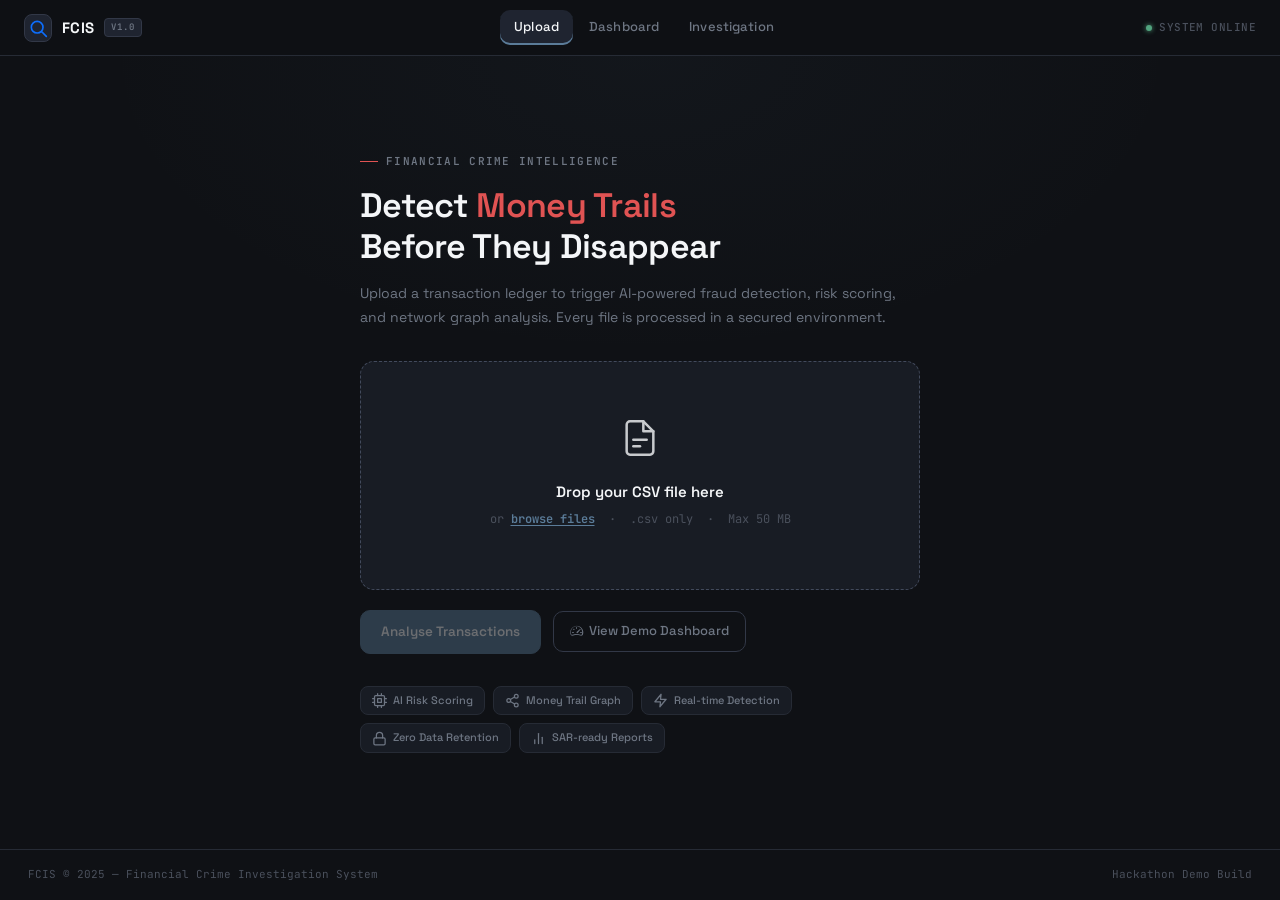
==== index.html @ 89ad53fc "Add files via upload   jjb" ====
<!DOCTYPE html>
<html lang="en">
<head>
  <meta charset="UTF-8" />
  <meta name="viewport" content="width=device-width, initial-scale=1.0" />
  <meta http-equiv="X-Content-Type-Options" content="nosniff" />
  <meta http-equiv="X-Frame-Options" content="DENY" />
  <meta name="referrer" content="strict-origin-when-cross-origin" />
  <title>FCIS — Upload Transaction Data</title>

  <link
    rel="stylesheet"
    href="https://cdn.jsdelivr.net/npm/bootstrap@5.3.3/dist/css/bootstrap.min.css"
    integrity="sha384-QWTKZyjpPEjISv5WaRU9OFeRpok6YctnYmDr5pNlyT2bRjXh0JMhjY6hW+ALEwIH"
    crossorigin="anonymous"
  />
  <link
    rel="stylesheet"
    href="https://cdn.jsdelivr.net/npm/bootstrap-icons@1.11.3/font/bootstrap-icons.min.css"
    crossorigin="anonymous"
  />
  <link rel="stylesheet" href="style.css" />
</head>
<body class="upload-page">

  <!-- ===================== NAVBAR ===================== -->
  <nav class="fcis-navbar">
    <a href="index.html" class="fcis-brand">
      <!-- Brand icon: magnifying glass / search -->
      <div class="fcis-brand-icon">
        <svg width="20" height="20" viewBox="0 0 24 24" fill="none" stroke="currentColor" stroke-width="2" stroke-linecap="round" stroke-linejoin="round" aria-hidden="true">
          <circle cx="11" cy="11" r="7"/>
          <line x1="16.5" y1="16.5" x2="22" y2="22"/>
        </svg>
      </div>
      <span class="fcis-brand-name">FCIS</span>
      <span class="fcis-brand-tag">v1.0</span>
    </a>

    <div class="fcis-nav-links">
      <a href="index.html"         class="fcis-nav-link active">Upload</a>
      <a href="dashboard.html"     class="fcis-nav-link">Dashboard</a>
      <a href="investigation.html" class="fcis-nav-link">Investigation</a>
    </div>

    <span class="status-dot">SYSTEM ONLINE</span>
  </nav>

  <!-- ===================== HERO ===================== -->
  <main class="upload-hero">
    <div class="upload-hero-inner">

      <div class="upload-eyebrow">Financial Crime Intelligence</div>

      <h1 class="upload-title">
        Detect <span>Money Trails</span><br />Before They Disappear
      </h1>

      <p class="upload-subtitle">
        Upload a transaction ledger to trigger AI-powered fraud detection, risk scoring,
        and network graph analysis. Every file is processed in a secured environment.
      </p>

      <!-- Drop Zone -->
      <div id="drop-zone" class="drop-zone" role="button" aria-label="CSV file upload area" tabindex="0">

        <!-- File / document icon -->
        <span class="drop-icon" aria-hidden="true">
          <svg width="40" height="40" viewBox="0 0 24 24" fill="none" stroke="currentColor" stroke-width="1.5" stroke-linecap="round" stroke-linejoin="round">
            <path d="M14 2H6a2 2 0 0 0-2 2v16a2 2 0 0 0 2 2h12a2 2 0 0 0 2-2V8z"/>
            <polyline points="14 2 14 8 20 8"/>
            <line x1="8" y1="13" x2="16" y2="13"/>
            <line x1="8" y1="17" x2="12" y2="17"/>
          </svg>
        </span>

        <p class="drop-title">Drop your CSV file here</p>
        <p class="drop-hint">
          or <span class="drop-browse" id="browse-btn" role="button" tabindex="0">browse files</span>
          &nbsp;·&nbsp; .csv only &nbsp;·&nbsp; Max 50 MB
        </p>

        <input
          type="file"
          id="csv-file-input"
          accept=".csv"
          style="display:none"
          aria-hidden="true"
          tabindex="-1"
        />
      </div>

      <!-- File info row (shown after selection) -->
      <div id="file-selected-info" class="file-selected-info">
        <!-- Paperclip / attachment icon -->
        <svg width="16" height="16" viewBox="0 0 24 24" fill="none" stroke="currentColor" stroke-width="2" stroke-linecap="round" stroke-linejoin="round" aria-hidden="true">
          <path d="M21.44 11.05l-9.19 9.19a6 6 0 0 1-8.49-8.49l9.19-9.19a4 4 0 0 1 5.66 5.66L9.41 17.41a2 2 0 0 1-2.83-2.83l8.49-8.48"/>
        </svg>
        <span id="file-name" class="file-name"></span>
        <span id="file-size" class="file-size"></span>
      </div>

      <!-- Status message -->
      <div id="upload-status" class="upload-status" role="status" aria-live="polite">
        <span id="status-icon" class="status-icon"></span>
        <span id="status-msg"></span>
      </div>

      <!-- Actions -->
      <div class="upload-actions">
        <button
          id="upload-btn"
          class="btn-fcis-primary"
          disabled
          aria-label="Upload and analyse CSV file"
        >
          <span id="upload-spinner" style="display:none" class="spinner" aria-hidden="true"></span>
          <span>Analyse Transactions</span>
        </button>

        <a href="dashboard.html" class="btn-fcis-ghost">
          <i class="bi bi-speedometer2" aria-hidden="true"></i>
          View Demo Dashboard
        </a>
      </div>

      <!-- Feature pills -->
      <div class="feature-pills" aria-label="Capabilities">

        <!-- AI Risk Scoring: cpu / chip icon -->
        <span class="feature-pill">
          <svg width="15" height="15" viewBox="0 0 24 24" fill="none" stroke="currentColor" stroke-width="2" stroke-linecap="round" stroke-linejoin="round" aria-hidden="true">
            <rect x="4" y="4" width="16" height="16" rx="2"/>
            <rect x="9" y="9" width="6" height="6"/>
            <line x1="9"  y1="1"  x2="9"  y2="4"/>
            <line x1="15" y1="1"  x2="15" y2="4"/>
            <line x1="9"  y1="20" x2="9"  y2="23"/>
            <line x1="15" y1="20" x2="15" y2="23"/>
            <line x1="1"  y1="9"  x2="4"  y2="9"/>
            <line x1="1"  y1="15" x2="4"  y2="15"/>
            <line x1="20" y1="9"  x2="23" y2="9"/>
            <line x1="20" y1="15" x2="23" y2="15"/>
          </svg>
          AI Risk Scoring
        </span>

        <!-- Money Trail Graph: share / node network icon -->
        <span class="feature-pill">
          <svg width="15" height="15" viewBox="0 0 24 24" fill="none" stroke="currentColor" stroke-width="2" stroke-linecap="round" stroke-linejoin="round" aria-hidden="true">
            <circle cx="18" cy="5"  r="3"/>
            <circle cx="6"  cy="12" r="3"/>
            <circle cx="18" cy="19" r="3"/>
            <line x1="8.59"  y1="13.51" x2="15.42" y2="17.49"/>
            <line x1="15.41" y1="6.51"  x2="8.59"  y2="10.49"/>
          </svg>
          Money Trail Graph
        </span>

        <!-- Real-time Detection: zap / lightning icon -->
        <span class="feature-pill">
          <svg width="15" height="15" viewBox="0 0 24 24" fill="none" stroke="currentColor" stroke-width="2" stroke-linecap="round" stroke-linejoin="round" aria-hidden="true">
            <polygon points="13 2 3 14 12 14 11 22 21 10 12 10 13 2"/>
          </svg>
          Real-time Detection
        </span>

        <!-- Zero Data Retention: lock icon -->
        <span class="feature-pill">
          <svg width="15" height="15" viewBox="0 0 24 24" fill="none" stroke="currentColor" stroke-width="2" stroke-linecap="round" stroke-linejoin="round" aria-hidden="true">
            <rect x="3" y="11" width="18" height="11" rx="2" ry="2"/>
            <path d="M7 11V7a5 5 0 0 1 10 0v4"/>
          </svg>
          Zero Data Retention
        </span>

        <!-- SAR-ready Reports: bar chart icon -->
        <span class="feature-pill">
          <svg width="15" height="15" viewBox="0 0 24 24" fill="none" stroke="currentColor" stroke-width="2" stroke-linecap="round" stroke-linejoin="round" aria-hidden="true">
            <line x1="18" y1="20" x2="18" y2="10"/>
            <line x1="12" y1="20" x2="12" y2="4"/>
            <line x1="6"  y1="20" x2="6"  y2="14"/>
          </svg>
          SAR-ready Reports
        </span>

      </div>

    </div>
  </main>

  <!-- ===================== FOOTER ===================== -->
  <footer class="fcis-footer">
    <span class="fcis-footer-text">FCIS &copy; 2025 &mdash; Financial Crime Investigation System</span>
    <span class="fcis-footer-text">Hackathon Demo Build</span>
  </footer>

  <script
    src="https://cdn.jsdelivr.net/npm/bootstrap@5.3.3/dist/js/bootstrap.bundle.min.js"
    integrity="sha384-YvpcrYf0tY3lHB60NNkmXc4s9bIOgUxi8T/jzmWBjstz8T8AlGkgqamFxlYEMJF8"
    crossorigin="anonymous"
  ></script>
  <script src="app.js"></script>
</body>
</html>
---- style.css ----
/* ============================================================
   FCIS — Financial Crime Investigation System
   style.css
   Design system: investigative terminal — quiet, dense, evidentiary
   ============================================================ */

/* --- Typeface --- */
@import url('https://fonts.googleapis.com/css2?family=Space+Grotesk:wght@300;400;500;600;700&family=JetBrains+Mono:wght@400;500;600;700&display=swap');

/* ============================================================
   DESIGN TOKENS
   ============================================================ */
:root {
  /* Surfaces */
  --bg-primary:      #0F1115;
  --bg-panel:        #181C24;
  --bg-panel-raised: #1F2430;
  --bg-inset:        #11141A;
  --bg-overlay:      rgba(15, 17, 21, 0.82);

  /* Borders */
  --border-subtle: #262B35;
  --border-default:#323847;
  --border-strong: #424A5C;

  /* Text */
  --text-primary:   #F4F6F8;
  --text-secondary: #6E7683;
  --text-tertiary:  #4A505C;

  /* Risk gradient — the only colour system that carries meaning */
  --critical: #E05353;
  --high:     #D17A4A;
  --medium:   #DF9F4F;
  --low:      #52A47F;

  --critical-wash: rgba(224, 83, 83, 0.12);
  --high-wash:     rgba(209, 122, 74, 0.12);
  --medium-wash:   rgba(223, 159, 79, 0.12);
  --low-wash:      rgba(82, 164, 127, 0.12);

  --critical-border: rgba(224, 83, 83, 0.32);
  --high-border:     rgba(209, 122, 74, 0.32);
  --medium-border:   rgba(223, 159, 79, 0.32);
  --low-border:      rgba(82, 164, 127, 0.32);

  /* Neutral accent — used for navigation/action, never for risk */
  --accent:       #5B7C99;
  --accent-hover: #6E91AC;
  --accent-wash:  rgba(91, 124, 153, 0.14);
  --accent-border:rgba(91, 124, 153, 0.32);

  /* Type */
  --font-display: 'Space Grotesk', -apple-system, BlinkMacSystemFont, sans-serif;
  --font-body:    'Space Grotesk', -apple-system, BlinkMacSystemFont, sans-serif;
  --font-mono:    'JetBrains Mono', 'Courier New', monospace;

  /* Radii — fixed system, no other values permitted */
  --radius-sm: 8px;   /* badges / chips */
  --radius-md: 10px;  /* buttons / inputs / selects */
  --radius-lg: 12px;  /* cards / panels */
  --radius-xl: 14px;  /* drawers / overlays */

  /* Motion */
  --ease: cubic-bezier(0.4, 0, 0.2, 1);
  --motion: 280ms var(--ease);
  --motion-fast: 160ms var(--ease);

  /* Elevation — restrained, no glow */
  --shadow-panel:   0 1px 0 rgba(0,0,0,0.5), 0 12px 32px rgba(0,0,0,0.38);
  --shadow-drawer:  0 4px 0 rgba(0,0,0,0.4), 0 24px 64px rgba(0,0,0,0.55);
  --shadow-inset:   inset 0 1px 0 rgba(255,255,255,0.02);
}

/* --- Reset & base --- */
*, *::before, *::after { box-sizing: border-box; margin: 0; padding: 0; }

html { scroll-behavior: smooth; }

body {
  font-family: var(--font-body);
  background-color: var(--bg-primary);
  color: var(--text-primary);
  font-size: 14px;
  line-height: 1.6;
  min-height: 100vh;
  -webkit-font-smoothing: antialiased;
  font-feature-settings: "tnum" 1;
}

::-webkit-scrollbar { width: 6px; height: 6px; }
::-webkit-scrollbar-track { background: var(--bg-primary); }
::-webkit-scrollbar-thumb { background: var(--border-strong); border-radius: 3px; }
::-webkit-scrollbar-thumb:hover { background: var(--accent); }

:focus-visible {
  outline: 2px solid var(--accent);
  outline-offset: 2px;
}

/* ============================================================
   TYPOGRAPHY
   ============================================================ */
h1, h2, h3, h4, h5, h6 {
  font-family: var(--font-display);
  font-weight: 600;
  line-height: 1.25;
  color: var(--text-primary);
  letter-spacing: -0.01em;
}

.mono { font-family: var(--font-mono); }

.text-critical  { color: var(--critical); }
.text-low       { color: var(--low); }
.text-medium    { color: var(--medium); }
.text-muted-custom    { color: var(--text-tertiary); }
.text-secondary-custom { color: var(--text-secondary); }

/* ============================================================
   NAVBAR
   ============================================================ */
.fcis-navbar {
  background: rgba(15, 17, 21, 0.96);
  border-bottom: 1px solid var(--border-subtle);
  backdrop-filter: blur(10px);
  -webkit-backdrop-filter: blur(10px);
  position: sticky;
  top: 0;
  z-index: 1000;
  padding: 0 24px;
  height: 56px;
  display: flex;
  align-items: center;
  justify-content: space-between;
}

.fcis-brand {
  display: flex;
  align-items: center;
  gap: 10px;
  text-decoration: none;
}

.fcis-brand-icon {
  width: 28px;
  height: 28px;
  background: var(--bg-panel-raised);
  border: 1px solid var(--border-default);
  border-radius: var(--radius-sm);
  display: flex;
  align-items: center;
  justify-content: center;
  font-size: 13px;
}

.fcis-brand-name {
  font-family: var(--font-display);
  font-weight: 700;
  font-size: 15px;
  color: var(--text-primary);
  letter-spacing: 0.02em;
}

.fcis-brand-tag {
  font-family: var(--font-mono);
  font-size: 9px;
  font-weight: 600;
  color: var(--text-secondary);
  letter-spacing: 0.1em;
  text-transform: uppercase;
  background: var(--bg-panel-raised);
  border: 1px solid var(--border-default);
  padding: 1px 6px;
  border-radius: 4px;
}

.fcis-nav-links {
  display: flex;
  align-items: center;
  gap: 2px;
}

.fcis-nav-link {
  font-size: 13px;
  font-weight: 500;
  color: var(--text-secondary);
  text-decoration: none;
  padding: 7px 14px;
  border-radius: var(--radius-md);
  transition: background var(--motion-fast), color var(--motion-fast);
  letter-spacing: 0.01em;
}

.fcis-nav-link:hover {
  background: var(--bg-panel-raised);
  color: var(--text-primary);
}

.fcis-nav-link.active {
  background: var(--bg-panel-raised);
  color: var(--text-primary);
  box-shadow: inset 0 -2px 0 var(--accent);
}

.status-dot {
  display: inline-flex;
  align-items: center;
  gap: 7px;
  font-family: var(--font-mono);
  font-size: 11px;
  font-weight: 500;
  letter-spacing: 0.04em;
  color: var(--text-tertiary);
}

.status-dot::before {
  content: '';
  width: 6px;
  height: 6px;
  border-radius: 50%;
  background: var(--low);
  box-shadow: 0 0 5px var(--low);
  animation: pulse-status 2.5s infinite;
}

@keyframes pulse-status {
  0%, 100% { opacity: 1; }
  50% { opacity: 0.35; }
}

/* ============================================================
   CARDS / PANELS
   ============================================================ */
.fcis-card {
  background: var(--bg-panel);
  border: 1px solid var(--border-subtle);
  border-radius: var(--radius-lg);
  padding: 22px;
  box-shadow: var(--shadow-panel);
  transition: border-color var(--motion);
}

.fcis-card:hover { border-color: var(--border-default); }

.fcis-card-sm { padding: 16px; }
.fcis-card-lg { padding: 30px; }

/* Stat cards */
.stat-card {
  background: var(--bg-panel);
  border: 1px solid var(--border-subtle);
  border-radius: var(--radius-lg);
  padding: 20px 22px;
  box-shadow: var(--shadow-panel);
  transition: border-color var(--motion), transform var(--motion);
  position: relative;
}

.stat-card::before {
  content: '';
  position: absolute;
  top: 14px; left: 0;
  width: 2px;
  height: calc(100% - 28px);
  border-radius: 0 2px 2px 0;
}

.stat-card.stat-info::before    { background: var(--accent); }
.stat-card.stat-safe::before    { background: var(--low); }
.stat-card.stat-warning::before { background: var(--high); }
.stat-card.stat-danger::before  { background: var(--critical); }

.stat-card:hover { border-color: var(--border-default); transform: translateY(-1px); }

.stat-icon {
  width: 36px;
  height: 36px;
  border-radius: var(--radius-md);
  display: flex;
  align-items: center;
  justify-content: center;
  font-size: 16px;
  margin-bottom: 18px;
}

.stat-icon.icon-info    { background: var(--accent-wash);   color: var(--accent); }
.stat-icon.icon-safe    { background: var(--low-wash);      color: var(--low); }
.stat-icon.icon-warning { background: var(--high-wash);     color: var(--high); }
.stat-icon.icon-danger  { background: var(--critical-wash); color: var(--critical); }

.stat-value {
  font-family: var(--font-mono);
  font-size: 28px;
  font-weight: 600;
  line-height: 1;
  margin-bottom: 6px;
  letter-spacing: -0.01em;
}

.stat-label {
  font-size: 11px;
  font-weight: 500;
  color: var(--text-secondary);
  text-transform: uppercase;
  letter-spacing: 0.07em;
}

/* ============================================================
   BADGES
   ============================================================ */
.fcis-badge {
  font-family: var(--font-mono);
  font-size: 10.5px;
  font-weight: 600;
  padding: 3px 9px;
  border-radius: var(--radius-sm);
  letter-spacing: 0.04em;
  display: inline-flex;
  align-items: center;
  gap: 4px;
  white-space: nowrap;
}

.badge-critical { background: var(--critical-wash); color: var(--critical); border: 1px solid var(--critical-border); }
.badge-high     { background: var(--high-wash);     color: var(--high);     border: 1px solid var(--high-border); }
.badge-medium   { background: var(--medium-wash);   color: var(--medium);   border: 1px solid var(--medium-border); }
.badge-low      { background: var(--low-wash);      color: var(--low);      border: 1px solid var(--low-border); }

/* ============================================================
   TABLES
   ============================================================ */
.fcis-table-wrapper {
  overflow-x: auto;
  border-radius: var(--radius-lg);
  border: 1px solid var(--border-subtle);
}

.fcis-table {
  width: 100%;
  border-collapse: collapse;
  font-size: 13px;
}

.fcis-table thead tr { background: var(--bg-inset); }

.fcis-table thead th {
  padding: 11px 16px;
  text-align: left;
  font-size: 10.5px;
  font-weight: 600;
  text-transform: uppercase;
  letter-spacing: 0.07em;
  color: var(--text-secondary);
  border-bottom: 1px solid var(--border-subtle);
  white-space: nowrap;
  user-select: none;
}

.fcis-table thead th.sortable { cursor: pointer; transition: color var(--motion-fast); }
.fcis-table thead th.sortable:hover { color: var(--text-primary); }
.fcis-table thead th.sort-active    { color: var(--accent); }

.sort-icon { margin-left: 4px; opacity: 0.5; font-size: 10px; }
.sort-icon.active { opacity: 1; color: var(--accent); }

.fcis-table tbody tr {
  border-bottom: 1px solid var(--border-subtle);
  transition: background var(--motion-fast);
}

.fcis-table tbody tr:last-child { border-bottom: none; }

.fcis-table tbody tr:hover {
  background: var(--bg-panel-raised);
  cursor: pointer;
}

.fcis-table tbody td {
  padding: 12px 16px;
  color: var(--text-primary);
  font-size: 13px;
}

.fcis-table tbody td.mono-cell {
  font-family: var(--font-mono);
  font-size: 12px;
}

/* Risk bar inside table */
.risk-bar-wrap {
  display: flex;
  align-items: center;
  gap: 10px;
  min-width: 150px;
}

.risk-bar-track {
  flex: 1;
  height: 3px;
  background: var(--bg-inset);
  border-radius: 2px;
  overflow: hidden;
}

.risk-bar-fill {
  height: 100%;
  border-radius: 2px;
  transition: width var(--motion);
}

.risk-bar-fill.fill-critical { background: var(--critical); }
.risk-bar-fill.fill-high     { background: var(--high); }
.risk-bar-fill.fill-medium   { background: var(--medium); }
.risk-bar-fill.fill-low      { background: var(--low); }

.risk-score-num {
  font-family: var(--font-mono);
  font-size: 13px;
  font-weight: 600;
  min-width: 26px;
  text-align: right;
}

/* ============================================================
   SEARCH
   ============================================================ */
.fcis-search { position: relative; max-width: 320px; }

.fcis-search-icon {
  position: absolute;
  left: 12px;
  top: 50%;
  transform: translateY(-50%);
  color: var(--text-tertiary);
  font-size: 13px;
  pointer-events: none;
}

.fcis-search input {
  width: 100%;
  background: var(--bg-inset);
  border: 1px solid var(--border-subtle);
  border-radius: var(--radius-md);
  color: var(--text-primary);
  font-family: var(--font-body);
  font-size: 13px;
  padding: 9px 12px 9px 36px;
  outline: none;
  transition: border-color var(--motion-fast), box-shadow var(--motion-fast);
}

.fcis-search input::placeholder { color: var(--text-tertiary); }

.fcis-search input:focus {
  border-color: var(--accent);
  box-shadow: 0 0 0 3px var(--accent-wash);
}

/* ============================================================
   BUTTONS
   ============================================================ */
.btn-fcis-primary {
  background: var(--accent);
  color: var(--text-primary);
  font-family: var(--font-body);
  font-size: 13.5px;
  font-weight: 600;
  padding: 10px 20px;
  border: 1px solid var(--accent);
  border-radius: var(--radius-md);
  cursor: pointer;
  transition: background var(--motion-fast), border-color var(--motion-fast), transform var(--motion-fast);
  display: inline-flex;
  align-items: center;
  gap: 8px;
}

.btn-fcis-primary:hover:not(:disabled) {
  background: var(--accent-hover);
  border-color: var(--accent-hover);
  transform: translateY(-1px);
}

.btn-fcis-primary:disabled { opacity: 0.4; cursor: not-allowed; transform: none; }

.btn-fcis-danger {
  background: transparent;
  color: var(--critical);
  font-family: var(--font-body);
  font-size: 13.5px;
  font-weight: 600;
  padding: 10px 20px;
  border: 1px solid var(--critical-border);
  border-radius: var(--radius-md);
  cursor: pointer;
  transition: background var(--motion-fast), transform var(--motion-fast);
  display: inline-flex;
  align-items: center;
  gap: 8px;
}

.btn-fcis-danger:hover:not(:disabled) { background: var(--critical-wash); }

.btn-fcis-ghost {
  background: transparent;
  color: var(--text-secondary);
  font-family: var(--font-body);
  font-size: 13px;
  font-weight: 500;
  padding: 9px 16px;
  border: 1px solid var(--border-default);
  border-radius: var(--radius-md);
  cursor: pointer;
  transition: background var(--motion-fast), color var(--motion-fast), border-color var(--motion-fast);
  display: inline-flex;
  align-items: center;
  gap: 6px;
  text-decoration: none;
}

.btn-fcis-ghost:hover {
  background: var(--bg-panel-raised);
  color: var(--text-primary);
  border-color: var(--border-strong);
}

/* ============================================================
   UPLOAD PAGE (index.html)
   ============================================================ */
.upload-page { min-height: 100vh; display: flex; flex-direction: column; }

.upload-hero {
  flex: 1;
  display: flex;
  align-items: center;
  justify-content: center;
  padding: 60px 24px;
  background:
    radial-gradient(ellipse 900px 500px at 50% 0%, rgba(91,124,153,0.05) 0%, transparent 60%);
}

.upload-hero-inner { width: 100%; max-width: 560px; }

.upload-eyebrow {
  font-family: var(--font-mono);
  font-size: 11px;
  font-weight: 600;
  text-transform: uppercase;
  letter-spacing: 0.12em;
  color: var(--text-secondary);
  margin-bottom: 16px;
  display: flex;
  align-items: center;
  gap: 8px;
}

.upload-eyebrow::before {
  content: '';
  width: 18px;
  height: 1px;
  background: var(--critical);
}

.upload-title {
  font-family: var(--font-display);
  font-size: 34px;
  font-weight: 600;
  line-height: 1.2;
  margin-bottom: 14px;
  letter-spacing: -0.02em;
}

.upload-title span { color: var(--critical); }

.upload-subtitle {
  font-size: 14px;
  color: var(--text-secondary);
  line-height: 1.7;
  margin-bottom: 32px;
}

/* Drop zone */
.drop-zone {
  background: var(--bg-panel);
  border: 1px dashed var(--border-strong);
  border-radius: var(--radius-xl);
  padding: 44px 32px;
  text-align: center;
  cursor: pointer;
  transition: border-color var(--motion), background var(--motion);
  position: relative;
}

.drop-zone:hover,
.drop-zone.drag-over { border-color: var(--accent); background: var(--bg-panel-raised); }
.drop-zone.drag-over { border-style: solid; }
.drop-zone.has-file  { border-color: var(--low); border-style: solid; background: var(--low-wash); }
.drop-zone.error-state { border-color: var(--critical); border-style: solid; background: var(--critical-wash); }

.drop-icon {
  font-size: 36px;
  margin-bottom: 16px;
  display: block;
  opacity: 0.8;
  transition: transform var(--motion);
}

.drop-zone:hover .drop-icon { transform: translateY(-2px); }

.drop-title { font-size: 15px; font-weight: 600; margin-bottom: 6px; }

.drop-hint { font-size: 12px; color: var(--text-tertiary); font-family: var(--font-mono); }

.drop-browse {
  color: var(--accent);
  font-weight: 600;
  cursor: pointer;
  text-decoration: underline;
  text-underline-offset: 2px;
}

/* File selected state */
.file-selected-info {
  display: none;
  align-items: center;
  justify-content: center;
  gap: 10px;
  margin-top: 14px;
  padding: 10px 16px;
  background: var(--bg-inset);
  border: 1px solid var(--border-subtle);
  border-radius: var(--radius-md);
}

.file-selected-info.visible { display: flex; }

.file-name { font-family: var(--font-mono); font-size: 12px; color: var(--low); font-weight: 600; }
.file-size { font-family: var(--font-mono); font-size: 11px; color: var(--text-tertiary); }

/* Status message */
.upload-status {
  margin-top: 16px;
  padding: 11px 16px;
  border-radius: var(--radius-md);
  font-size: 13px;
  font-weight: 500;
  display: none;
  align-items: center;
  gap: 8px;
}

.upload-status.visible { display: flex; }
.upload-status.status-error   { background: var(--critical-wash); color: var(--critical); border: 1px solid var(--critical-border); }
.upload-status.status-success { background: var(--low-wash);      color: var(--low);      border: 1px solid var(--low-border); }
.upload-status.status-loading { background: var(--accent-wash);   color: var(--accent);   border: 1px solid var(--accent-border); }

/* Spinner */
.spinner {
  width: 15px;
  height: 15px;
  border: 2px solid var(--accent-wash);
  border-top-color: var(--accent);
  border-radius: 50%;
  animation: spin 0.7s linear infinite;
  flex-shrink: 0;
}

@keyframes spin { to { transform: rotate(360deg); } }

.upload-actions { margin-top: 20px; display: flex; gap: 12px; align-items: center; }

/* Feature pills */
.feature-pills { display: flex; flex-wrap: wrap; gap: 8px; margin-top: 32px; }

.feature-pill {
  font-size: 11px;
  font-weight: 500;
  color: var(--text-secondary);
  background: var(--bg-panel);
  border: 1px solid var(--border-subtle);
  border-radius: var(--radius-sm);
  padding: 5px 11px;
  display: inline-flex;
  align-items: center;
  gap: 6px;
  transition: border-color var(--motion-fast), color var(--motion-fast);
}

.feature-pill:hover { border-color: var(--border-strong); color: var(--text-primary); }
.feature-pill span { font-size: 10px; }

/* ============================================================
   DASHBOARD PAGE
   ============================================================ */
.dashboard-layout { padding: 26px 28px; max-width: 1400px; margin: 0 auto; }

.page-header { margin-bottom: 26px; }

.page-title {
  font-family: var(--font-display);
  font-size: 20px;
  font-weight: 600;
  letter-spacing: -0.01em;
}

.page-subtitle { font-size: 13px; color: var(--text-secondary); margin-top: 3px; }

.section-title {
  font-size: 13px;
  font-weight: 600;
  color: var(--text-primary);
  display: flex;
  align-items: center;
  gap: 8px;
  text-transform: uppercase;
  letter-spacing: 0.06em;
}

.section-title::before {
  content: '';
  width: 3px;
  height: 14px;
  background: var(--accent);
  border-radius: 2px;
  display: inline-block;
}

/* Stats grid */
.stats-grid { display: grid; grid-template-columns: repeat(4, 1fr); gap: 14px; margin-bottom: 24px; }

@media (max-width: 1024px) { .stats-grid { grid-template-columns: repeat(2, 1fr); } }
@media (max-width: 540px)  { .stats-grid { grid-template-columns: 1fr; } }

/* Table toolbar */
.table-toolbar { display: flex; align-items: center; justify-content: space-between; flex-wrap: wrap; gap: 12px; margin-bottom: 16px; }

/* Sort buttons */
.sort-controls { display: flex; gap: 6px; }

.sort-btn {
  font-size: 10.5px;
  font-weight: 600;
  font-family: var(--font-mono);
  padding: 6px 11px;
  border: 1px solid var(--border-subtle);
  border-radius: var(--radius-md);
  background: var(--bg-inset);
  color: var(--text-tertiary);
  cursor: pointer;
  transition: color var(--motion-fast), border-color var(--motion-fast), background var(--motion-fast);
  letter-spacing: 0.04em;
  text-transform: uppercase;
}

.sort-btn:hover       { color: var(--text-primary); border-color: var(--border-strong); }
.sort-btn.sort-active { color: var(--accent); border-color: var(--accent-border); background: var(--accent-wash); }

/* Empty state */
.empty-state { text-align: center; padding: 56px 24px; color: var(--text-tertiary); }
.empty-state-icon { font-size: 32px; margin-bottom: 12px; opacity: 0.4; }
.empty-state-text { font-size: 13px; }

/* Loading skeleton */
.skeleton {
  background: linear-gradient(90deg, var(--bg-panel-raised) 25%, var(--bg-inset) 50%, var(--bg-panel-raised) 75%);
  background-size: 200% 100%;
  animation: shimmer 1.4s infinite;
  border-radius: var(--radius-sm);
}

@keyframes shimmer { 0% { background-position: 200% 0; } 100% { background-position: -200% 0; } }

.skeleton-row td { padding: 16px; }
.skeleton-cell { height: 14px; }

/* ============================================================
   INVESTIGATION PAGE — graph-first, overlay drawers
   ============================================================ */
body:has(.investigation-wrapper) { overflow-x: hidden; }

.investigation-wrapper {
  height: calc(100vh - 56px);
  padding: 16px;
  max-width: 1900px;
  margin: 0 auto;
  display: flex;
  flex-direction: column;
}

.inv-top-bar {
  display: flex;
  align-items: center;
  justify-content: space-between;
  flex-wrap: wrap;
  gap: 12px;
  margin-bottom: 14px;
  flex-shrink: 0;
}

/* The graph fills the entire remaining workspace; every other
   panel is an overlay drawer positioned on top of it. */
.inv-stage {
  position: relative;
  flex: 1;
  min-height: 0;
  display: flex;
}

.graph-panel {
  position: absolute;
  inset: 0;
  background: var(--bg-panel);
  border: 1px solid var(--border-subtle);
  border-radius: var(--radius-lg);
  overflow: hidden;
  display: flex;
  flex-direction: column;
}

.graph-header {
  padding: 14px 18px;
  border-bottom: 1px solid var(--border-subtle);
  display: flex;
  align-items: center;
  justify-content: space-between;
  flex-wrap: wrap;
  gap: 8px;
  flex-shrink: 0;
}

.graph-title { font-size: 13px; font-weight: 600; display: flex; align-items: center; gap: 8px; }

.graph-controls { display: flex; gap: 6px; }

.graph-btn {
  background: var(--bg-inset);
  border: 1px solid var(--border-subtle);
  color: var(--text-secondary);
  font-size: 13px;
  width: 28px;
  height: 28px;
  border-radius: var(--radius-md);
  cursor: pointer;
  display: flex;
  align-items: center;
  justify-content: center;
  transition: color var(--motion-fast), border-color var(--motion-fast), background var(--motion-fast);
}

.graph-btn:hover { background: var(--bg-panel-raised); color: var(--text-primary); border-color: var(--border-strong); }

#network-graph { flex: 1; min-height: 0; position: relative; }

.graph-legend {
  padding: 10px 18px;
  border-top: 1px solid var(--border-subtle);
  display: flex;
  flex-wrap: wrap;
  gap: 16px;
  flex-shrink: 0;
}

.legend-item { display: flex; align-items: center; gap: 7px; font-size: 11px; font-weight: 500; color: var(--text-secondary); }
.legend-dot { width: 9px; height: 9px; border-radius: 50%; flex-shrink: 0; }

/* --- Overlay drawers --- */
.inv-drawer {
  position: absolute;
  background: var(--bg-panel);
  border: 1px solid var(--border-default);
  border-radius: var(--radius-xl);
  box-shadow: var(--shadow-drawer);
  overflow: hidden;
  z-index: 5;
  transition: transform var(--motion), opacity var(--motion);
}

/* Account details — top right */
.account-panel {
  top: 16px;
  right: 16px;
  width: 340px;
  max-height: calc(50% - 24px);
  display: flex;
  flex-direction: column;
}

/* AI report — below account details, same column */
.report-panel {
  top: calc(50% + 8px);
  right: 16px;
  width: 340px;
  max-height: calc(50% - 24px);
  display: flex;
  flex-direction: column;
}

/* Transaction history — bottom drawer spanning the stage, collapsed by default */
.tx-panel {
  left: 16px;
  right: 372px;
  bottom: 16px;
  max-height: 280px;
  display: flex;
  flex-direction: column;
}

@media (max-width: 1280px) {
  .account-panel, .report-panel { width: 300px; }
  .tx-panel { right: 332px; }
}

@media (max-width: 1100px) {
  .investigation-wrapper { height: auto; overflow: visible; }
  .inv-stage { position: static; display: block; }
  .graph-panel { position: static; height: 460px; margin-bottom: 14px; }
  .inv-drawer {
    position: static;
    width: 100%;
    max-height: none;
    margin-bottom: 14px;
    box-shadow: var(--shadow-panel);
  }
  .tx-panel { left: auto; right: auto; bottom: auto; }
}

.account-panel-header,
.report-panel-header,
.tx-header {
  padding: 13px 18px;
  border-bottom: 1px solid var(--border-subtle);
  display: flex;
  align-items: center;
  justify-content: space-between;
  gap: 8px;
  flex-shrink: 0;
}

.account-panel-title,
.report-panel-title { font-size: 12.5px; font-weight: 600; }

.account-panel-body { padding: 16px 18px; overflow-y: auto; }

.detail-row {
  display: flex;
  justify-content: space-between;
  align-items: flex-start;
  padding: 9px 0;
  border-bottom: 1px solid var(--border-subtle);
  gap: 12px;
}

.detail-row:last-child { border-bottom: none; }

.detail-label {
  font-size: 10.5px;
  font-weight: 500;
  text-transform: uppercase;
  letter-spacing: 0.06em;
  color: var(--text-tertiary);
  flex-shrink: 0;
}

.detail-value {
  font-family: var(--font-mono);
  font-size: 12px;
  font-weight: 600;
  color: var(--text-primary);
  text-align: right;
  word-break: break-all;
}

.no-selection-state {
  display: flex;
  flex-direction: column;
  align-items: center;
  justify-content: center;
  padding: 36px 18px;
  text-align: center;
  color: var(--text-tertiary);
  gap: 10px;
}

.no-selection-icon { font-size: 24px; opacity: 0.35; }
.no-selection-text { font-size: 12px; line-height: 1.6; }

/* AI report panel */
.ai-badge {
  font-family: var(--font-mono);
  font-size: 9px;
  font-weight: 700;
  color: var(--critical);
  background: var(--critical-wash);
  border: 1px solid var(--critical-border);
  padding: 2px 6px;
  border-radius: var(--radius-sm);
  letter-spacing: 0.08em;
}

.report-panel-body { padding: 16px 18px; overflow-y: auto; flex: 1; }

.report-text { font-size: 13px; color: var(--text-secondary); line-height: 1.75; }
.report-text strong { color: var(--text-primary); }

.report-placeholder {
  font-size: 12px;
  color: var(--text-tertiary);
  display: flex;
  align-items: flex-start;
  gap: 8px;
}

/* Transaction history drawer */
.tx-panel .fcis-table-wrapper { border: none; border-radius: 0; flex: 1; overflow-y: auto; }
.tx-panel .empty-state { padding: 24px; }

/* ============================================================
   LOADING OVERLAY
   ============================================================ */
.loading-overlay {
  position: fixed;
  inset: 0;
  background: var(--bg-overlay);
  backdrop-filter: blur(3px);
  display: none;
  align-items: center;
  justify-content: center;
  z-index: 9999;
}

.loading-overlay.visible { display: flex; }

.loading-card {
  background: var(--bg-panel);
  border: 1px solid var(--border-default);
  border-radius: var(--radius-xl);
  padding: 36px 44px;
  text-align: center;
  box-shadow: var(--shadow-drawer);
}

.loading-spinner-lg {
  width: 40px;
  height: 40px;
  border: 3px solid var(--border-default);
  border-top-color: var(--accent);
  border-radius: 50%;
  animation: spin 0.8s linear infinite;
  margin: 0 auto 18px;
}

.loading-label { font-size: 13.5px; font-weight: 600; color: var(--text-primary); margin-bottom: 4px; }
.loading-sub { font-size: 11.5px; color: var(--text-tertiary); font-family: var(--font-mono); }

/* ============================================================
   ERROR BANNER
   ============================================================ */
.error-banner {
  display: none;
  align-items: center;
  gap: 10px;
  background: var(--critical-wash);
  border: 1px solid var(--critical-border);
  border-radius: var(--radius-md);
  padding: 12px 16px;
  font-size: 13px;
  color: var(--critical);
  margin-bottom: 20px;
}

.error-banner.visible { display: flex; }

/* ============================================================
   ALERT (generic)
   ============================================================ */
.fcis-alert { padding: 12px 16px; border-radius: var(--radius-md); font-size: 13px; display: flex; align-items: flex-start; gap: 10px; }
.fcis-alert-info     { background: var(--accent-wash);   color: var(--accent);   border: 1px solid var(--accent-border); }
.fcis-alert-warning   { background: var(--high-wash);     color: var(--high);     border: 1px solid var(--high-border); }
.fcis-alert-danger   { background: var(--critical-wash); color: var(--critical); border: 1px solid var(--critical-border); }
.fcis-alert-safe     { background: var(--low-wash);      color: var(--low);      border: 1px solid var(--low-border); }

/* ============================================================
   FOOTER
   ============================================================ */
.fcis-footer {
  border-top: 1px solid var(--border-subtle);
  padding: 16px 28px;
  display: flex;
  align-items: center;
  justify-content: space-between;
  flex-wrap: wrap;
  gap: 8px;
}

.fcis-footer-text { font-size: 11px; color: var(--text-tertiary); font-family: var(--font-mono); }

/* ============================================================
   UTILITY
   ============================================================ */
.divider { height: 1px; background: var(--border-subtle); margin: 20px 0; }

.text-right  { text-align: right; }
.text-center { text-align: center; }
.d-flex      { display: flex; }
.gap-2       { gap: 8px; }
.gap-3       { gap: 12px; }
.align-center{ align-items: center; }
.justify-between { justify-content: space-between; }
.flex-wrap   { flex-wrap: wrap; }
.w-100       { width: 100%; }
.mt-2 { margin-top: 8px; } .mt-3 { margin-top: 12px; } .mt-4 { margin-top: 16px; }
.mb-2 { margin-bottom: 8px; } .mb-3 { margin-bottom: 12px; } .mb-4 { margin-bottom: 16px; }
.mx-4 { margin-left: 16px; margin-right: 16px; }

/* Account link in table */
.account-link {
  color: var(--accent);
  text-decoration: none;
  font-family: var(--font-mono);
  font-size: 12px;
  font-weight: 600;
  transition: color var(--motion-fast);
}

.account-link:hover { color: var(--accent-hover); text-decoration: underline; text-underline-offset: 2px; }

/* Highest-risk stat card — quiet emphasis, no glow/pulse */
.threat-pulse { border-color: var(--critical-border); }

/* Tooltip-like tooltip for graph */
.graph-tooltip {
  position: absolute;
  background: var(--bg-panel-raised);
  border: 1px solid var(--border-default);
  border-radius: var(--radius-md);
  padding: 10px 14px;
  font-size: 12px;
  pointer-events: none;
  z-index: 10;
  box-shadow: var(--shadow-panel);
  white-space: nowrap;
  display: none;
}

/* Keyboard shortcut chips */
.kbd {
  font-family: var(--font-mono);
  font-size: 10px;
  background: var(--bg-panel-raised);
  border: 1px solid var(--border-default);
  border-radius: 4px;
  padding: 1px 5px;
  color: var(--text-tertiary);
}
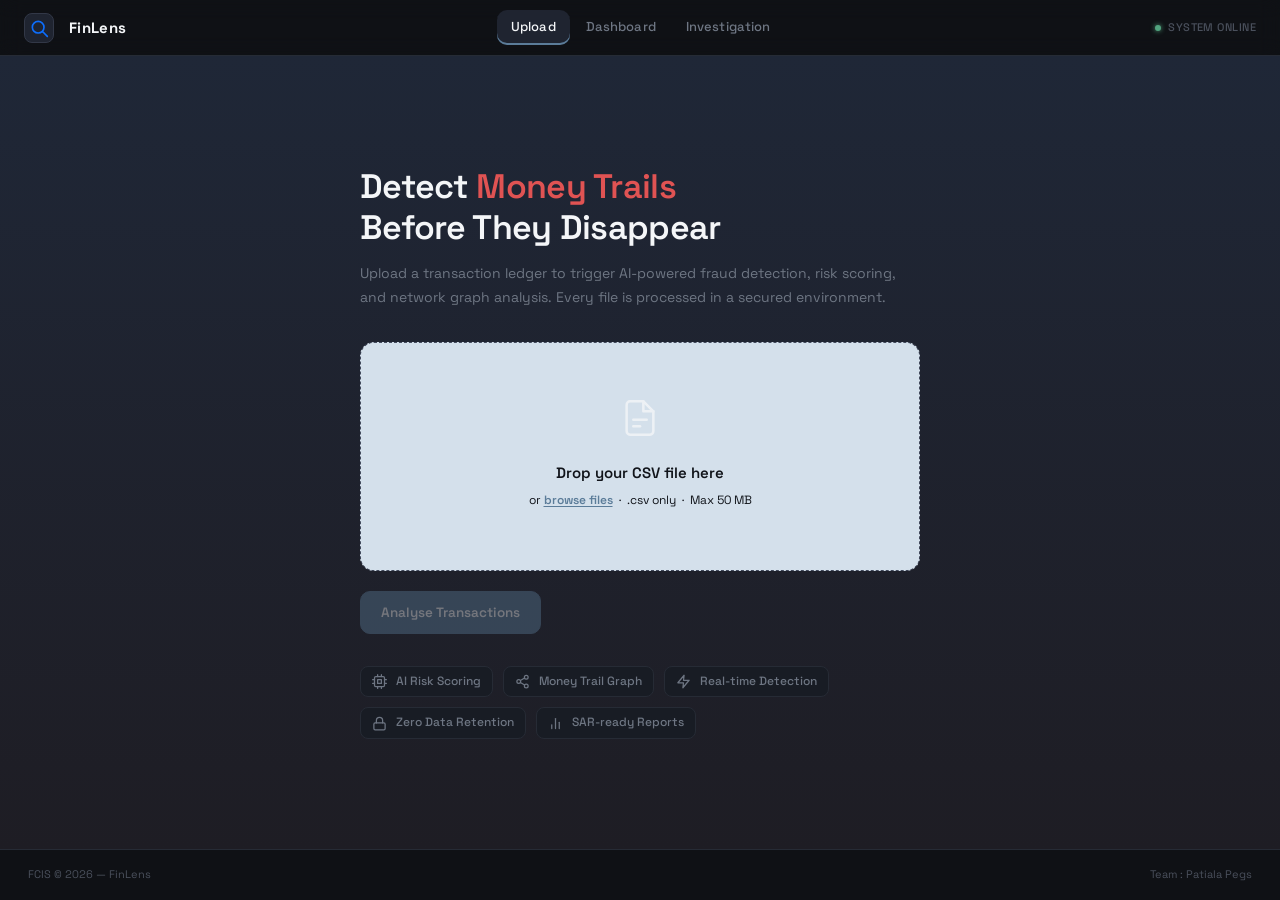
==== commit 760c5568: "Add files via upload complete new" ====
--- a/index.html
+++ b/index.html
@@ -33,8 +33,7 @@
           <line x1="16.5" y1="16.5" x2="22" y2="22"/>
         </svg>
       </div>
-      <span class="fcis-brand-name">FCIS</span>
-      <span class="fcis-brand-tag">v1.0</span>
+      <span class="fcis-brand-name">FinLens</span>
     </a>
 
     <div class="fcis-nav-links">
@@ -50,7 +49,7 @@
   <main class="upload-hero">
     <div class="upload-hero-inner">
 
-      <div class="upload-eyebrow">Financial Crime Intelligence</div>
+      <!-- <div class="upload-eyebrow">Financial Crime Intelligence</div> -->
 
       <h1 class="upload-title">
         Detect <span>Money Trails</span><br />Before They Disappear
@@ -118,10 +117,7 @@
           <span>Analyse Transactions</span>
         </button>
 
-        <a href="dashboard.html" class="btn-fcis-ghost">
-          <i class="bi bi-speedometer2" aria-hidden="true"></i>
-          View Demo Dashboard
-        </a>
+        
       </div>
 
       <!-- Feature pills -->
@@ -190,8 +186,8 @@
 
   <!-- ===================== FOOTER ===================== -->
   <footer class="fcis-footer">
-    <span class="fcis-footer-text">FCIS &copy; 2025 &mdash; Financial Crime Investigation System</span>
-    <span class="fcis-footer-text">Hackathon Demo Build</span>
+    <span class="fcis-footer-text">FCIS &copy; 2026 &mdash; FinLens</span>
+    <span class="fcis-footer-text">Team : Patiala Pegs</span>
   </footer>
 
   <script
--- a/style.css
+++ b/style.css
@@ -1,10 +1,4 @@
-/* ============================================================
-   FCIS — Financial Crime Investigation System
-   style.css
-   Design system: investigative terminal — quiet, dense, evidentiary
-   ============================================================ */
-
-/* --- Typeface --- */
+
 @import url('https://fonts.googleapis.com/css2?family=Space+Grotesk:wght@300;400;500;600;700&family=JetBrains+Mono:wght@400;500;600;700&display=swap');
 
 /* ============================================================
@@ -53,7 +47,7 @@
   /* Type */
   --font-display: 'Space Grotesk', -apple-system, BlinkMacSystemFont, sans-serif;
   --font-body:    'Space Grotesk', -apple-system, BlinkMacSystemFont, sans-serif;
-  --font-mono:    'JetBrains Mono', 'Courier New', monospace;
+  --font-mono:    'Space Grotesk', 'Courier New', monospace;
 
   /* Radii — fixed system, no other values permitted */
   --radius-sm: 8px;   /* badges / chips */
@@ -121,7 +115,8 @@
    NAVBAR
    ============================================================ */
 .fcis-navbar {
-  background: rgba(15, 17, 21, 0.96);
+  /* background: rgba(15, 17, 21, 0.96); */
+  background: transparent;
   border-bottom: 1px solid var(--border-subtle);
   backdrop-filter: blur(10px);
   -webkit-backdrop-filter: blur(10px);
@@ -138,13 +133,13 @@
 .fcis-brand {
   display: flex;
   align-items: center;
-  gap: 10px;
+  gap: 15px;
   text-decoration: none;
 }
 
 .fcis-brand-icon {
-  width: 28px;
-  height: 28px;
+  width: 30px;
+  height: 30px;
   background: var(--bg-panel-raised);
   border: 1px solid var(--border-default);
   border-radius: var(--radius-sm);
@@ -248,7 +243,7 @@
 
 /* Stat cards */
 .stat-card {
-  background: var(--bg-panel);
+  background:linear-gradient(#212736 , #191f37) ;
   border: 1px solid var(--border-subtle);
   border-radius: var(--radius-lg);
   padding: 20px 22px;
@@ -536,8 +531,9 @@
   align-items: center;
   justify-content: center;
   padding: 60px 24px;
-  background:
-    radial-gradient(ellipse 900px 500px at 50% 0%, rgba(91,124,153,0.05) 0%, transparent 60%);
+  /* background:
+    radial-gradient(ellipse 900px 500px at 50% 0%, rgba(91,124,153,0.05) 0%, transparent 60%); */
+    background: linear-gradient(#1f2737, #1e1d24);
 }
 
 .upload-hero-inner { width: 100%; max-width: 560px; }
@@ -582,7 +578,7 @@
 
 /* Drop zone */
 .drop-zone {
-  background: var(--bg-panel);
+  background: #d4e0eb;
   border: 1px dashed var(--border-strong);
   border-radius: var(--radius-xl);
   padding: 44px 32px;
@@ -593,7 +589,7 @@
 }
 
 .drop-zone:hover,
-.drop-zone.drag-over { border-color: var(--accent); background: var(--bg-panel-raised); }
+.drop-zone.drag-over { border-color: var(--accent); background: #a9a8da; }
 .drop-zone.drag-over { border-style: solid; }
 .drop-zone.has-file  { border-color: var(--low); border-style: solid; background: var(--low-wash); }
 .drop-zone.error-state { border-color: var(--critical); border-style: solid; background: var(--critical-wash); }
@@ -608,9 +604,9 @@
 
 .drop-zone:hover .drop-icon { transform: translateY(-2px); }
 
-.drop-title { font-size: 15px; font-weight: 600; margin-bottom: 6px; }
-
-.drop-hint { font-size: 12px; color: var(--text-tertiary); font-family: var(--font-mono); }
+.drop-title { font-size: 15px; font-weight: 600; margin-bottom: 6px;color: #11141A; }
+
+.drop-hint { font-size: 12px; color: #11141A; font-family: var(--font-mono); }
 
 .drop-browse {
   color: var(--accent);
@@ -671,10 +667,10 @@
 .upload-actions { margin-top: 20px; display: flex; gap: 12px; align-items: center; }
 
 /* Feature pills */
-.feature-pills { display: flex; flex-wrap: wrap; gap: 8px; margin-top: 32px; }
+.feature-pills { display: flex; flex-wrap: wrap; gap: 10px; margin-top: 32px; }
 
 .feature-pill {
-  font-size: 11px;
+  font-size: 12px;
   font-weight: 500;
   color: var(--text-secondary);
   background: var(--bg-panel);
@@ -683,17 +679,17 @@
   padding: 5px 11px;
   display: inline-flex;
   align-items: center;
-  gap: 6px;
+  gap: 9px;
   transition: border-color var(--motion-fast), color var(--motion-fast);
 }
 
-.feature-pill:hover { border-color: var(--border-strong); color: var(--text-primary); }
+.feature-pill:hover { border-color: var(--border-strong); color: #0F1115; background: #6E91AC; }
 .feature-pill span { font-size: 10px; }
 
 /* ============================================================
    DASHBOARD PAGE
    ============================================================ */
-.dashboard-layout { padding: 26px 28px; max-width: 1400px; margin: 0 auto; }
+.dashboard-layout { padding: 26px 28px; max-width: 1400px; margin: 0 auto; background: linear-gradient(#1f2737, #1e1d24); }
 
 .page-header { margin-bottom: 26px; }
 
@@ -786,6 +782,7 @@
   margin: 0 auto;
   display: flex;
   flex-direction: column;
+  background: linear-gradient(#1f2737, #1e1d24);
 }
 
 .inv-top-bar {
@@ -894,6 +891,7 @@
   max-height: calc(50% - 24px);
   display: flex;
   flex-direction: column;
+  background: #1F2430; 
 }
 
 /* Transaction history — bottom drawer spanning the stage, collapsed by default */
@@ -904,6 +902,7 @@
   max-height: 280px;
   display: flex;
   flex-direction: column;
+  background: #1F2430;
 }
 
 @media (max-width: 1280px) {
@@ -992,10 +991,12 @@
   font-weight: 700;
   color: var(--critical);
   background: var(--critical-wash);
+  
   border: 1px solid var(--critical-border);
   padding: 2px 6px;
   border-radius: var(--radius-sm);
   letter-spacing: 0.08em;
+  
 }
 
 .report-panel-body { padding: 16px 18px; overflow-y: auto; flex: 1; }
